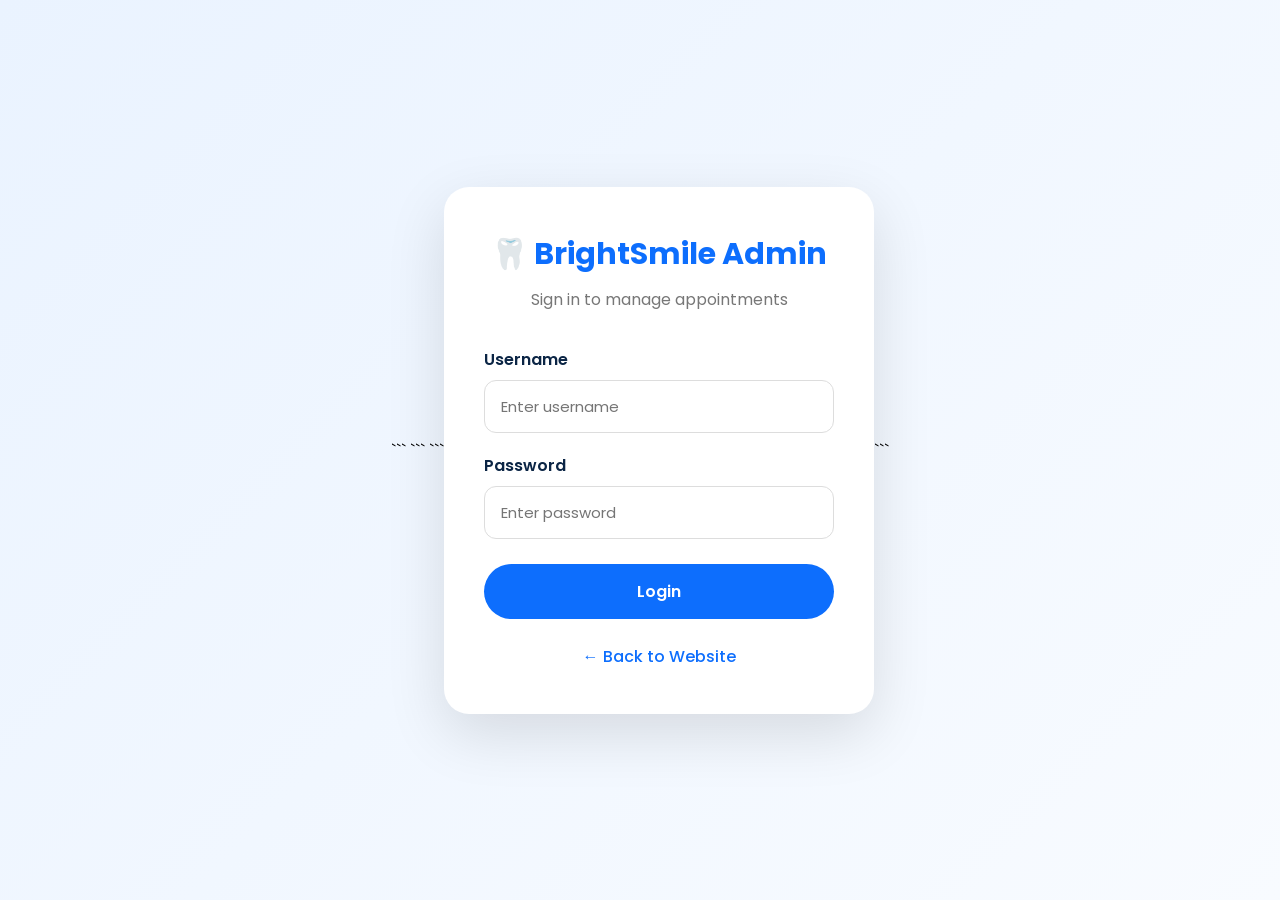
==== admin.html @ 80350ae2 "Initial BrightSmile Dental website" ====
<!DOCTYPE html>

<html lang="en">

<head>

    <script>
        if (
            sessionStorage.getItem("brightSmileAdminLoggedIn") !== "true"
        ) {
            window.location.href = "login.html";
        }
    </script>


    <meta charset="UTF-8">

    <meta
        name="viewport"
        content="width=device-width, initial-scale=1.0"
    >


    <title>BrightSmile Admin Dashboard</title>


    <!-- Google Font -->

    <link
        rel="preconnect"
        href="https://fonts.googleapis.com"
    >

    <link
        rel="preconnect"
        href="https://fonts.gstatic.com"
        crossorigin
    >

    <link
        href="https://fonts.googleapis.com/css2?family=Poppins:wght@300;400;500;600;700;800&display=swap"
        rel="stylesheet"
    >


    <!-- Font Awesome -->

    <link
        rel="stylesheet"
        href="https://cdnjs.cloudflare.com/ajax/libs/font-awesome/6.7.2/css/all.min.css"
    >


<style>


/* =========================
   RESET
========================= */

* {

    margin: 0;

    padding: 0;

    box-sizing: border-box;

}


body {

    font-family: 'Poppins', sans-serif;

    background: #f5f8fc;

    color: #222;

}


/* =========================
   HEADER
========================= */

header {

    background: white;

    padding: 20px 5%;

    box-shadow: 0 4px 20px rgba(0, 0, 0, .08);

    display: flex;

    justify-content: space-between;

    align-items: center;

}


.logo {

    font-size: 25px;

    font-weight: 700;

    color: #0d6efd;

}


.header-buttons {

    display: flex;

    gap: 10px;

    align-items: center;

}


.back-btn {

    text-decoration: none;

    background: #0d6efd;

    color: white;

    padding: 10px 20px;

    border-radius: 30px;

    font-weight: 600;

    transition: .3s;

}


.back-btn:hover {

    background: #084fc7;

}


.logout-btn {

    border: none;

    background: #dc3545;

    color: white;

    padding: 10px 20px;

    border-radius: 30px;

    font-weight: 600;

    font-family: inherit;

    cursor: pointer;

    transition: .3s;

}


.logout-btn:hover {

    background: #b02a37;

}


/* =========================
   DASHBOARD
========================= */

.dashboard {

    width: 90%;

    max-width: 1200px;

    margin: 50px auto;

}


.dashboard-title {

    margin-bottom: 30px;

}


.dashboard-title h1 {

    color: #0b2545;

    margin-bottom: 8px;

}


.dashboard-title p {

    color: #666;

}


/* =========================
   STATISTICS
========================= */

.stats {

    display: grid;

    grid-template-columns: repeat(3, 1fr);

    gap: 25px;

    margin-bottom: 35px;

}


.stat-card {

    background: white;

    padding: 25px;

    border-radius: 18px;

    box-shadow: 0 8px 25px rgba(0, 0, 0, .07);

}


.stat-card i {

    font-size: 25px;

    color: #0d6efd;

    margin-bottom: 15px;

}


.stat-card h2 {

    font-size: 32px;

    color: #0b2545;

}


.stat-card p {

    color: #666;

}


/* =========================
   APPOINTMENTS
========================= */

.appointments {

    background: white;

    padding: 30px;

    border-radius: 20px;

    box-shadow: 0 8px 25px rgba(0, 0, 0, .07);

}


.appointments-header {

    display: flex;

    justify-content: space-between;

    align-items: center;

    gap: 20px;

    margin-bottom: 25px;

}


.appointments-header h2 {

    color: #0b2545;

}


/* =========================
   FILTERS
========================= */

.appointment-filters {

    display: flex;

    gap: 8px;

    flex-wrap: wrap;

    margin-top: 15px;

}


.appointment-filters button {

    border: none;

    background: #eef5ff;

    color: #0d6efd;

    padding: 8px 15px;

    border-radius: 20px;

    cursor: pointer;

    font-family: inherit;

    font-weight: 600;

    transition: .3s;

}


.appointment-filters button:hover,
.appointment-filters button.active {

    background: #0d6efd;

    color: white;

}


/* =========================
   CLEAR BUTTON
========================= */

.clear-btn {

    border: none;

    background: #dc3545;

    color: white;

    padding: 10px 18px;

    border-radius: 25px;

    cursor: pointer;

    font-family: inherit;

    font-weight: 600;

    white-space: nowrap;

    transition: .3s;

}


.clear-btn:hover {

    background: #b02a37;

}


/* =========================
   TABLE
========================= */

.table-wrapper {

    overflow-x: auto;

}


table {

    width: 100%;

    border-collapse: collapse;

    min-width: 1000px;

}


th {

    background: #f1f5fb;

    color: #0b2545;

    padding: 15px;

    text-align: left;

    font-size: 14px;

}


td {

    padding: 15px;

    border-bottom: 1px solid #eee;

    color: #555;

    font-size: 14px;

}


tr:hover {

    background: #fafcff;

}


/* =========================
   STATUS
========================= */

.status-select {

    border: none;

    padding: 7px 12px;

    border-radius: 20px;

    font-family: inherit;

    font-weight: 600;

    cursor: pointer;

    outline: none;

}


.status-select:disabled {

    opacity: .6;

    cursor: wait;

}


.status-pending {

    background: #fff3cd;

    color: #856404;

}


.status-confirmed {

    background: #d1e7dd;

    color: #0f5132;

}


.status-completed {

    background: #cfe2ff;

    color: #084298;

}


/* =========================
   DELETE BUTTON
========================= */

.delete-btn {

    border: none;

    background: #ffe5e8;

    color: #dc3545;

    width: 38px;

    height: 38px;

    border-radius: 50%;

    cursor: pointer;

    transition: .3s;

}


.delete-btn:hover {

    background: #dc3545;

    color: white;

}


/* =========================
   EMPTY STATE
========================= */

.empty {

    text-align: center;

    padding: 60px 20px;

    color: #888;

}


.empty i {

    font-size: 50px;

    color: #cbd5e1;

    margin-bottom: 15px;

}


.empty h3 {

    color: #555;

    margin-bottom: 8px;

}


/* =========================
   LOADING
========================= */

.loading {

    text-align: center;

    padding: 60px 20px;

    color: #666;

}


.loading i {

    font-size: 35px;

    margin-bottom: 15px;

}


/* =========================
   ERROR
========================= */

.error-message {

    background: #ffe5e8;

    color: #842029;

    padding: 15px 20px;

    border-radius: 12px;

    margin-bottom: 20px;

    display: none;

}


/* =========================
   SUCCESS MESSAGE
========================= */

.success-message {

    position: fixed;

    top: 25px;

    right: 25px;

    background: #198754;

    color: white;

    padding: 15px 22px;

    border-radius: 12px;

    box-shadow: 0 8px 25px rgba(0,0,0,.15);

    display: none;

    z-index: 9999;

    font-weight: 600;

}


.success-message.show {

    display: block;

}


/* =========================
   MOBILE
========================= */

@media (max-width: 768px) {


    header {

        padding: 18px 4%;

        flex-direction: column;

        gap: 15px;

        align-items: flex-start;

    }


    .header-buttons {

        width: 100%;

        flex-wrap: wrap;

    }


    .logo {

        font-size: 20px;

    }


    .back-btn,
    .logout-btn {

        padding: 9px 14px;

        font-size: 13px;

    }


    .dashboard {

        width: 94%;

        margin: 35px auto;

    }


    .dashboard-title h1 {

        font-size: 28px;

    }


    .stats {

        grid-template-columns: 1fr;

    }


    .appointments {

        padding: 20px;

    }


    .appointments-header {

        flex-direction: column;

        align-items: flex-start;

    }


    .clear-btn {

        align-self: flex-start;

    }

}


</style>

</head>


<body>


<!-- =========================
     HEADER
========================= -->

<header>


    <div class="logo">

        🦷 BrightSmile Admin

    </div>


    <div class="header-buttons">


        <a
            href="index.html"
            class="back-btn"
        >

            <i class="fa-solid fa-arrow-left"></i>

            Back to Website

        </a>


        <button
            class="logout-btn"
            onclick="logoutAdmin()"
        >

            <i class="fa-solid fa-right-from-bracket"></i>

            Logout

        </button>


    </div>


</header>



<!-- =========================
     DASHBOARD
========================= -->

<main class="dashboard">


    <div class="dashboard-title">

        <h1>
            Appointment Dashboard
        </h1>

        <p>
            View and manage appointment requests submitted through the BrightSmile website.
        </p>

    </div>



    <!-- ERROR -->

    <div
        id="errorMessage"
        class="error-message"
    ></div>



    <!-- =========================
         STATISTICS
    ========================= -->

    <div class="stats">


        <div class="stat-card">

            <i class="fa-solid fa-calendar-check"></i>

            <h2 id="totalAppointments">
                0
            </h2>

            <p>
                Total Appointments
            </p>

        </div>



        <div class="stat-card">

            <i class="fa-solid fa-clock"></i>

            <h2 id="todayAppointments">
                0
            </h2>

            <p>
                Today's Appointments
            </p>

        </div>



        <div class="stat-card">

            <i class="fa-solid fa-users"></i>

            <h2 id="totalPatients">
                0
            </h2>

            <p>
                Total Patients
            </p>

        </div>


    </div>



    <!-- =========================
         APPOINTMENT SECTION
    ========================= -->

    <div class="appointments">


        <div class="appointments-header">


            <div>

                <h2>
                    Appointment Requests
                </h2>


                <div class="appointment-filters">


                    <button
                        class="filter-btn active"
                        onclick="filterAppointments('All', this)"
                    >
                        All
                    </button>


                    <button
                        class="filter-btn"
                        onclick="filterAppointments('Pending', this)"
                    >
                        Pending
                    </button>


                    <button
                        class="filter-btn"
                        onclick="filterAppointments('Confirmed', this)"
                    >
                        Confirmed
                    </button>


                    <button
                        class="filter-btn"
                        onclick="filterAppointments('Completed', this)"
                    >
                        Completed
                    </button>


                </div>

            </div>



            <button
                class="clear-btn"
                id="clearAppointments"
            >

                <i class="fa-solid fa-trash"></i>

                Clear All

            </button>


        </div>



        <!-- =========================
             TABLE
        ========================= -->

        <div id="appointmentTable">

            <div class="loading">

                <i class="fa-solid fa-spinner fa-spin"></i>

                <p>
                    Loading appointments...
                </p>

            </div>

        </div>


    </div>


</main>



<!-- =========================
     SUCCESS MESSAGE
========================= -->

<div
    id="successMessage"
    class="success-message"
></div>



<script>


// =====================================================
// BACKEND URL
// =====================================================

const API_URL = "http://127.0.0.1:8000";



// =====================================================
// APPOINTMENT DATA
// =====================================================

let appointments = [];

let currentFilter = "All";



// =====================================================
// LOAD DASHBOARD
// =====================================================

async function loadDashboard() {


    try {


        const response = await fetch(
            `${API_URL}/appointments`
        );


        if (!response.ok) {

            throw new Error(
                "Could not load appointments."
            );

        }


        const data = await response.json();


        appointments =
            data.appointments || [];


        updateStatistics();

        displayAppointments();


        hideError();


    }

    catch (error) {


        console.error(
            "Load appointments error:",
            error
        );


        showError(
            "Could not connect to the appointment server. Make sure the FastAPI backend is running."
        );


        appointments = [];


        updateStatistics();


        displayAppointments();

    }

}



// =====================================================
// UPDATE STATISTICS
// =====================================================

function updateStatistics() {


    const totalAppointments =
        document.getElementById(
            "totalAppointments"
        );


    const todayAppointments =
        document.getElementById(
            "todayAppointments"
        );


    const totalPatients =
        document.getElementById(
            "totalPatients"
        );



    // Total appointments

    totalAppointments.textContent =
        appointments.length;



    // Today's appointments

    const today =
        new Date()
            .toISOString()
            .split("T")[0];


    const todayCount =
        appointments.filter(
            appointment => {

                return appointment.date === today;

            }
        ).length;


    todayAppointments.textContent =
        todayCount;



    // Unique patients

    const uniquePatients =
        new Set(

            appointments.map(
                appointment =>
                    appointment.phone
            )

        );


    totalPatients.textContent =
        uniquePatients.size;

}



// =====================================================
// DISPLAY APPOINTMENTS
// =====================================================

function displayAppointments() {


    const tableContainer =
        document.getElementById(
            "appointmentTable"
        );



    let filteredAppointments =
        appointments;



    // Apply filter

    if (currentFilter !== "All") {


        filteredAppointments =
            appointments.filter(
                appointment => {

                    return (
                        appointment.status ||
                        "Pending"
                    ) === currentFilter;

                }
            );

    }



    // Empty state

    if (
        filteredAppointments.length === 0
    ) {


        tableContainer.innerHTML = `

            <div class="empty">

                <i class="fa-solid fa-calendar-xmark"></i>

                <h3>
                    No appointments found
                </h3>

                <p>
                    Appointment requests will appear here.
                </p>

            </div>

        `;


        return;

    }



    // Build table

    let tableHTML = `

        <div class="table-wrapper">

            <table>

                <thead>

                    <tr>

                        <th>#</th>

                        <th>Patient</th>

                        <th>Phone</th>

                        <th>Email</th>

                        <th>Date</th>

                        <th>Time</th>

                        <th>Service</th>

                        <th>Status</th>

                        <th>Action</th>

                    </tr>

                </thead>


                <tbody>

    `;



    filteredAppointments.forEach(
        (appointment, index) => {


        const actualIndex =
            appointments.indexOf(
                appointment
            );


        const status =
            appointment.status ||
            "Pending";


        let statusClass =
            "status-pending";


        if (
            status === "Confirmed"
        ) {

            statusClass =
                "status-confirmed";

        }


        if (
            status === "Completed"
        ) {

            statusClass =
                "status-completed";

        }



        tableHTML += `

            <tr>


                <td>

                    ${index + 1}

                </td>



                <td>

                    <strong>

                        ${escapeHTML(
                            appointment.name || "-"
                        )}

                    </strong>

                </td>



                <td>

                    ${escapeHTML(
                        appointment.phone || "-"
                    )}

                </td>



                <td>

                    ${escapeHTML(
                        appointment.email || "-"
                    )}

                </td>



                <td>

                    ${escapeHTML(
                        appointment.date || "-"
                    )}

                </td>



                <td>

                    ${escapeHTML(
                        appointment.time || "-"
                    )}

                </td>



                <td>

                    ${escapeHTML(
                        appointment.service || "-"
                    )}

                </td>



                <td>


                    <select

                        class="status-select ${statusClass}"

                        onchange="
                            changeStatus(
                                ${actualIndex},
                                this.value,
                                this
                            )
                        "

                    >


                        <option

                            value="Pending"

                            ${
                                status === "Pending"
                                    ? "selected"
                                    : ""
                            }

                        >

                            Pending

                        </option>



                        <option

                            value="Confirmed"

                            ${
                                status === "Confirmed"
                                    ? "selected"
                                    : ""
                            }

                        >

                            Confirmed

                        </option>



                        <option

                            value="Completed"

                            ${
                                status === "Completed"
                                    ? "selected"
                                    : ""
                            }

                        >

                            Completed

                        </option>


                    </select>


                </td>



       


            </tr>

        `;

    });



    tableHTML += `

                </tbody>

            </table>

        </div>

    `;



    tableContainer.innerHTML =
        tableHTML;

}



// =====================================================
// FILTER APPOINTMENTS
// =====================================================

function filterAppointments(
    filter,
    button
) {


    currentFilter =
        filter;



    document
        .querySelectorAll(
            ".filter-btn"
        )
        .forEach(btn => {

            btn.classList.remove(
                "active"
            );

        });



    if (button) {

        button.classList.add(
            "active"
        );

    }



    displayAppointments();

}



// =====================================================
// CHANGE STATUS
// =====================================================

async function changeStatus(
    index,
    newStatus,
    selectElement
) {


    const appointment =
        appointments[index];


    if (!appointment) {

        return;

    }


    const oldStatus =
        appointment.status ||
        "Pending";



    // Prevent accidental duplicate requests

    selectElement.disabled = true;



    try {


        const response =
            await fetch(

                `${API_URL}/appointments/${appointment.id}/status`,

                {

                    method: "PATCH",

                    headers: {

                        "Content-Type":
                            "application/json"

                    },

                    body: JSON.stringify({

                        status: newStatus

                    })

                }

            );



        const data =
            await response.json();



        if (!response.ok) {


            throw new Error(

                data.detail ||
                "Could not update appointment status."

            );

        }



        // Update local page data

        appointments[index] =
            data.appointment;



        updateStatistics();


        displayAppointments();



        showSuccess(
            `Appointment status changed to ${newStatus}.`
        );


    }

    catch (error) {


        console.error(
            "Status update error:",
            error
        );


        // Put dropdown back

        selectElement.value =
            oldStatus;


        showError(
            "Could not update the appointment status. Make sure the FastAPI backend is running."
        );


    }

    finally {


        selectElement.disabled =
            false;

    }

}







// =====================================================
// CLEAR ALL APPOINTMENTS
// =====================================================

document
    .getElementById(
        "clearAppointments"
    )
    .addEventListener(
        "click",
        async () => {


        if (
            appointments.length === 0
        ) {


            alert(
                "There are no appointments to clear."
            );


            return;

        }



        const confirmed =
            confirm(

                "Are you sure you want to delete ALL appointments?"

            );



        if (!confirmed) {

            return;

        }



        try {


            const response =
                await fetch(

                    `${API_URL}/appointments`,

                    {

                        method: "DELETE"

                    }

                );



            const data =
                await response.json();



            if (!response.ok) {

                throw new Error(

                    data.detail ||
                    "Could not delete appointments."

                );

            }



            appointments = [];


            updateStatistics();


            displayAppointments();


            showSuccess(
                "All appointments have been deleted."
            );


        }

        catch (error) {


            console.error(
                "Delete all error:",
                error
            );


            showError(
                "Could not delete appointments from the server."
            );

        }

    }
);



// =====================================================
// ESCAPE HTML
// Prevent HTML injection
// =====================================================

function escapeHTML(value) {


    return String(value)

        .replace(
            /&/g,
            "&amp;"
        )

        .replace(
            /</g,
            "&lt;"
        )

        .replace(
            />/g,
            "&gt;"
        )

        .replace(
            /"/g,
            "&quot;"
        )

        .replace(
            /'/g,
            "&#039;"
        );

}



// =====================================================
// SHOW ERROR
// =====================================================

function showError(message) {


    const errorElement =
        document.getElementById(
            "errorMessage"
        );


    errorElement.textContent =
        message;


    errorElement.style.display =
        "block";

}



// =====================================================
// HIDE ERROR
// =====================================================

function hideError() {


    const errorElement =
        document.getElementById(
            "errorMessage"
        );


    errorElement.style.display =
        "none";

}



// =====================================================
// SHOW SUCCESS
// =====================================================

function showSuccess(message) {


    const successElement =
        document.getElementById(
            "successMessage"
        );


    successElement.textContent =
        message;


    successElement.classList.add(
        "show"
    );


    setTimeout(
        () => {

            successElement.classList.remove(
                "show"
            );

        },
        2500
    );

}



// =====================================================
// LOGOUT
// =====================================================

function logoutAdmin() {


    sessionStorage.removeItem(
        "brightSmileAdminLoggedIn"
    );


    window.location.href =
        "login.html";

}



// =====================================================
// START DASHBOARD
// =====================================================

loadDashboard();


</script>


</body>

</html>
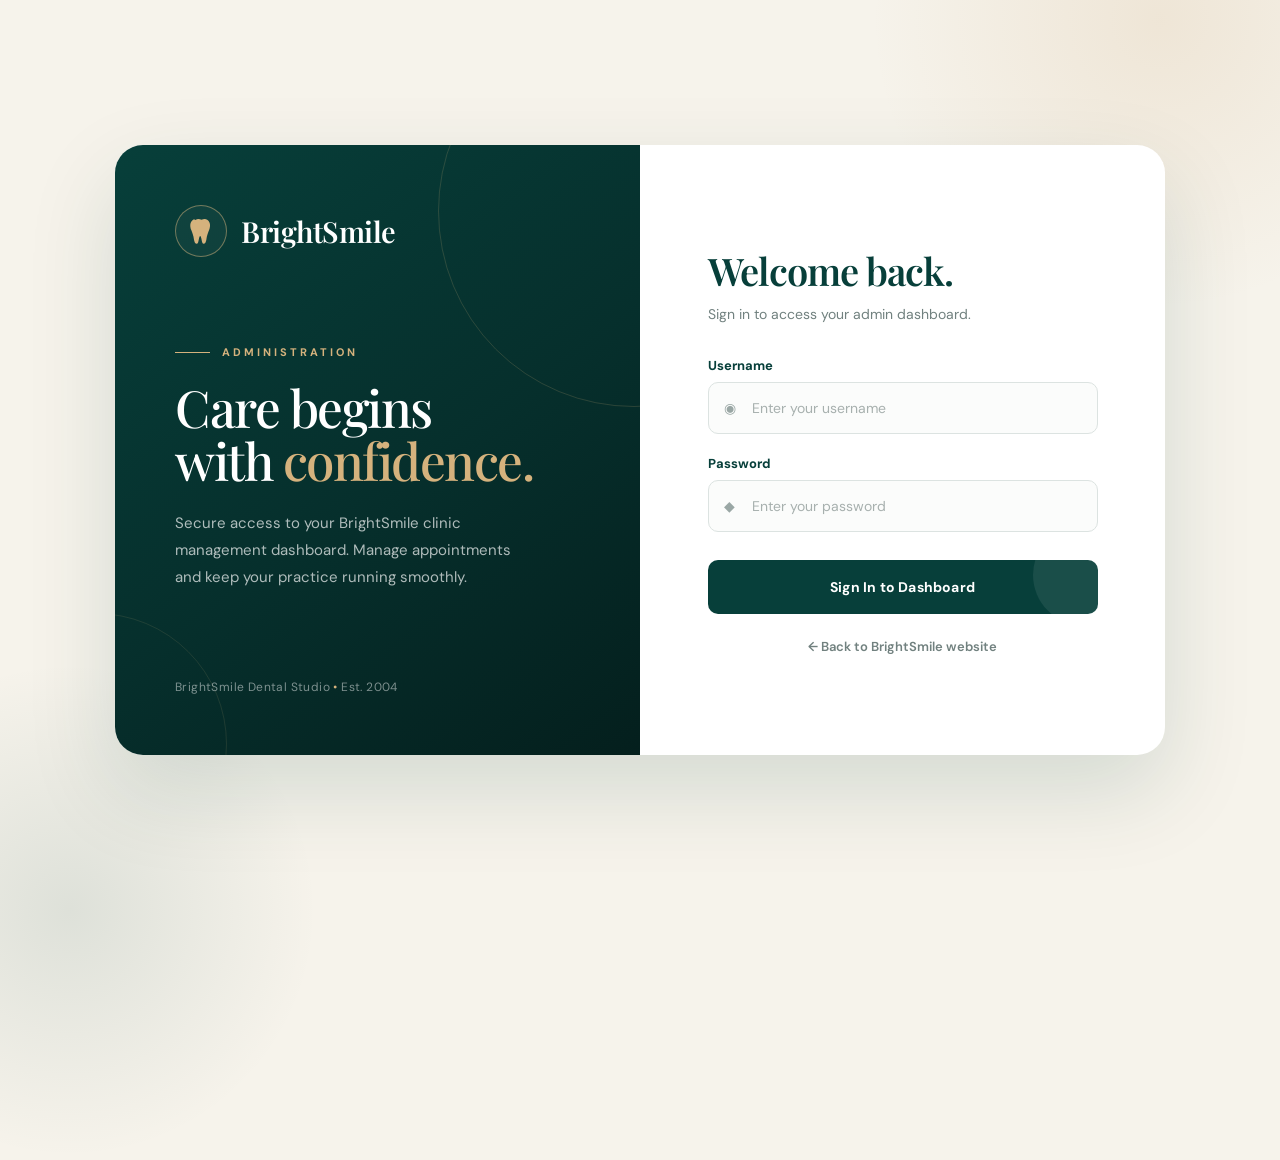
==== commit 51591125: "Final BrightSmile design updates" ====
--- a/admin.html
+++ b/admin.html
@@ -1,9 +1,11 @@
 <!DOCTYPE html>
-
 <html lang="en">
 
 <head>
 
+    <!-- =========================
+         ADMIN LOGIN PROTECTION
+    ========================== -->
     <script>
         if (
             sessionStorage.getItem("brightSmileAdminLoggedIn") !== "true"
@@ -12,7 +14,6 @@
         }
     </script>
 
-
     <meta charset="UTF-8">
 
     <meta
@@ -20,17 +21,13 @@
         content="width=device-width, initial-scale=1.0"
     >
 
-
     <title>BrightSmile Admin Dashboard</title>
 
 
-    <!-- Google Font -->
-
-    <link
-        rel="preconnect"
-        href="https://fonts.googleapis.com"
-    >
-
+    <!-- =========================
+         FONTS
+    ========================== -->
+    <link rel="preconnect" href="https://fonts.googleapis.com">
     <link
         rel="preconnect"
         href="https://fonts.gstatic.com"
@@ -38,730 +35,27 @@
     >
 
     <link
-        href="https://fonts.googleapis.com/css2?family=Poppins:wght@300;400;500;600;700;800&display=swap"
+        href="https://fonts.googleapis.com/css2?family=DM+Sans:wght@400;500;600;700&family=Playfair+Display:wght@500;600;700&display=swap"
         rel="stylesheet"
     >
 
 
-    <!-- Font Awesome -->
-
+    <!-- =========================
+         FONT AWESOME
+    ========================== -->
     <link
         rel="stylesheet"
         href="https://cdnjs.cloudflare.com/ajax/libs/font-awesome/6.7.2/css/all.min.css"
     >
 
 
-<style>
-
-
-/* =========================
-   RESET
-========================= */
-
-* {
-
-    margin: 0;
-
-    padding: 0;
-
-    box-sizing: border-box;
-
-}
-
-
-body {
-
-    font-family: 'Poppins', sans-serif;
-
-    background: #f5f8fc;
-
-    color: #222;
-
-}
-
-
-/* =========================
-   HEADER
-========================= */
-
-header {
-
-    background: white;
-
-    padding: 20px 5%;
-
-    box-shadow: 0 4px 20px rgba(0, 0, 0, .08);
-
-    display: flex;
-
-    justify-content: space-between;
-
-    align-items: center;
-
-}
-
-
-.logo {
-
-    font-size: 25px;
-
-    font-weight: 700;
-
-    color: #0d6efd;
-
-}
-
-
-.header-buttons {
-
-    display: flex;
-
-    gap: 10px;
-
-    align-items: center;
-
-}
-
-
-.back-btn {
-
-    text-decoration: none;
-
-    background: #0d6efd;
-
-    color: white;
-
-    padding: 10px 20px;
-
-    border-radius: 30px;
-
-    font-weight: 600;
-
-    transition: .3s;
-
-}
-
-
-.back-btn:hover {
-
-    background: #084fc7;
-
-}
-
-
-.logout-btn {
-
-    border: none;
-
-    background: #dc3545;
-
-    color: white;
-
-    padding: 10px 20px;
-
-    border-radius: 30px;
-
-    font-weight: 600;
-
-    font-family: inherit;
-
-    cursor: pointer;
-
-    transition: .3s;
-
-}
-
-
-.logout-btn:hover {
-
-    background: #b02a37;
-
-}
-
-
-/* =========================
-   DASHBOARD
-========================= */
-
-.dashboard {
-
-    width: 90%;
-
-    max-width: 1200px;
-
-    margin: 50px auto;
-
-}
-
-
-.dashboard-title {
-
-    margin-bottom: 30px;
-
-}
-
-
-.dashboard-title h1 {
-
-    color: #0b2545;
-
-    margin-bottom: 8px;
-
-}
-
-
-.dashboard-title p {
-
-    color: #666;
-
-}
-
-
-/* =========================
-   STATISTICS
-========================= */
-
-.stats {
-
-    display: grid;
-
-    grid-template-columns: repeat(3, 1fr);
-
-    gap: 25px;
-
-    margin-bottom: 35px;
-
-}
-
-
-.stat-card {
-
-    background: white;
-
-    padding: 25px;
-
-    border-radius: 18px;
-
-    box-shadow: 0 8px 25px rgba(0, 0, 0, .07);
-
-}
-
-
-.stat-card i {
-
-    font-size: 25px;
-
-    color: #0d6efd;
-
-    margin-bottom: 15px;
-
-}
-
-
-.stat-card h2 {
-
-    font-size: 32px;
-
-    color: #0b2545;
-
-}
-
-
-.stat-card p {
-
-    color: #666;
-
-}
-
-
-/* =========================
-   APPOINTMENTS
-========================= */
-
-.appointments {
-
-    background: white;
-
-    padding: 30px;
-
-    border-radius: 20px;
-
-    box-shadow: 0 8px 25px rgba(0, 0, 0, .07);
-
-}
-
-
-.appointments-header {
-
-    display: flex;
-
-    justify-content: space-between;
-
-    align-items: center;
-
-    gap: 20px;
-
-    margin-bottom: 25px;
-
-}
-
-
-.appointments-header h2 {
-
-    color: #0b2545;
-
-}
-
-
-/* =========================
-   FILTERS
-========================= */
-
-.appointment-filters {
-
-    display: flex;
-
-    gap: 8px;
-
-    flex-wrap: wrap;
-
-    margin-top: 15px;
-
-}
-
-
-.appointment-filters button {
-
-    border: none;
-
-    background: #eef5ff;
-
-    color: #0d6efd;
-
-    padding: 8px 15px;
-
-    border-radius: 20px;
-
-    cursor: pointer;
-
-    font-family: inherit;
-
-    font-weight: 600;
-
-    transition: .3s;
-
-}
-
-
-.appointment-filters button:hover,
-.appointment-filters button.active {
-
-    background: #0d6efd;
-
-    color: white;
-
-}
-
-
-/* =========================
-   CLEAR BUTTON
-========================= */
-
-.clear-btn {
-
-    border: none;
-
-    background: #dc3545;
-
-    color: white;
-
-    padding: 10px 18px;
-
-    border-radius: 25px;
-
-    cursor: pointer;
-
-    font-family: inherit;
-
-    font-weight: 600;
-
-    white-space: nowrap;
-
-    transition: .3s;
-
-}
-
-
-.clear-btn:hover {
-
-    background: #b02a37;
-
-}
-
-
-/* =========================
-   TABLE
-========================= */
-
-.table-wrapper {
-
-    overflow-x: auto;
-
-}
-
-
-table {
-
-    width: 100%;
-
-    border-collapse: collapse;
-
-    min-width: 1000px;
-
-}
-
-
-th {
-
-    background: #f1f5fb;
-
-    color: #0b2545;
-
-    padding: 15px;
-
-    text-align: left;
-
-    font-size: 14px;
-
-}
-
-
-td {
-
-    padding: 15px;
-
-    border-bottom: 1px solid #eee;
-
-    color: #555;
-
-    font-size: 14px;
-
-}
-
-
-tr:hover {
-
-    background: #fafcff;
-
-}
-
-
-/* =========================
-   STATUS
-========================= */
-
-.status-select {
-
-    border: none;
-
-    padding: 7px 12px;
-
-    border-radius: 20px;
-
-    font-family: inherit;
-
-    font-weight: 600;
-
-    cursor: pointer;
-
-    outline: none;
-
-}
-
-
-.status-select:disabled {
-
-    opacity: .6;
-
-    cursor: wait;
-
-}
-
-
-.status-pending {
-
-    background: #fff3cd;
-
-    color: #856404;
-
-}
-
-
-.status-confirmed {
-
-    background: #d1e7dd;
-
-    color: #0f5132;
-
-}
-
-
-.status-completed {
-
-    background: #cfe2ff;
-
-    color: #084298;
-
-}
-
-
-/* =========================
-   DELETE BUTTON
-========================= */
-
-.delete-btn {
-
-    border: none;
-
-    background: #ffe5e8;
-
-    color: #dc3545;
-
-    width: 38px;
-
-    height: 38px;
-
-    border-radius: 50%;
-
-    cursor: pointer;
-
-    transition: .3s;
-
-}
-
-
-.delete-btn:hover {
-
-    background: #dc3545;
-
-    color: white;
-
-}
-
-
-/* =========================
-   EMPTY STATE
-========================= */
-
-.empty {
-
-    text-align: center;
-
-    padding: 60px 20px;
-
-    color: #888;
-
-}
-
-
-.empty i {
-
-    font-size: 50px;
-
-    color: #cbd5e1;
-
-    margin-bottom: 15px;
-
-}
-
-
-.empty h3 {
-
-    color: #555;
-
-    margin-bottom: 8px;
-
-}
-
-
-/* =========================
-   LOADING
-========================= */
-
-.loading {
-
-    text-align: center;
-
-    padding: 60px 20px;
-
-    color: #666;
-
-}
-
-
-.loading i {
-
-    font-size: 35px;
-
-    margin-bottom: 15px;
-
-}
-
-
-/* =========================
-   ERROR
-========================= */
-
-.error-message {
-
-    background: #ffe5e8;
-
-    color: #842029;
-
-    padding: 15px 20px;
-
-    border-radius: 12px;
-
-    margin-bottom: 20px;
-
-    display: none;
-
-}
-
-
-/* =========================
-   SUCCESS MESSAGE
-========================= */
-
-.success-message {
-
-    position: fixed;
-
-    top: 25px;
-
-    right: 25px;
-
-    background: #198754;
-
-    color: white;
-
-    padding: 15px 22px;
-
-    border-radius: 12px;
-
-    box-shadow: 0 8px 25px rgba(0,0,0,.15);
-
-    display: none;
-
-    z-index: 9999;
-
-    font-weight: 600;
-
-}
-
-
-.success-message.show {
-
-    display: block;
-
-}
-
-
-/* =========================
-   MOBILE
-========================= */
-
-@media (max-width: 768px) {
-
-
-    header {
-
-        padding: 18px 4%;
-
-        flex-direction: column;
-
-        gap: 15px;
-
-        align-items: flex-start;
-
-    }
-
-
-    .header-buttons {
-
-        width: 100%;
-
-        flex-wrap: wrap;
-
-    }
-
-
-    .logo {
-
-        font-size: 20px;
-
-    }
-
-
-    .back-btn,
-    .logout-btn {
-
-        padding: 9px 14px;
-
-        font-size: 13px;
-
-    }
-
-
-    .dashboard {
-
-        width: 94%;
-
-        margin: 35px auto;
-
-    }
-
-
-    .dashboard-title h1 {
-
-        font-size: 28px;
-
-    }
-
-
-    .stats {
-
-        grid-template-columns: 1fr;
-
-    }
-
-
-    .appointments {
-
-        padding: 20px;
-
-    }
-
-
-    .appointments-header {
-
-        flex-direction: column;
-
-        align-items: flex-start;
-
-    }
-
-
-    .clear-btn {
-
-        align-self: flex-start;
-
-    }
-
-}
-
-
-</style>
+    <!-- =========================
+         ADMIN CSS
+    ========================== -->
+    <link
+        rel="stylesheet"
+        href="css/admin.css"
+    >
 
 </head>
 
@@ -769,32 +63,34 @@
 <body>
 
 
-<!-- =========================
+<!-- =====================================================
      HEADER
-========================= -->
+===================================================== -->
 
 <header>
 
-
     <div class="logo">
 
-        🦷 BrightSmile Admin
+        <span class="admin-logo-icon">
+            <i class="fa-solid fa-tooth"></i>
+        </span>
+
+        <span class="admin-logo-text">
+            BrightSmile
+            <small>Admin</small>
+        </span>
 
     </div>
 
 
     <div class="header-buttons">
-
 
         <a
             href="index.html"
             class="back-btn"
         >
-
             <i class="fa-solid fa-arrow-left"></i>
-
-            Back to Website
-
+            <span>Back to Website</span>
         </a>
 
 
@@ -802,34 +98,43 @@
             class="logout-btn"
             onclick="logoutAdmin()"
         >
-
             <i class="fa-solid fa-right-from-bracket"></i>
-
-            Logout
-
+            <span>Logout</span>
         </button>
 
-
     </div>
 
-
 </header>
 
 
 
-<!-- =========================
+<!-- =====================================================
      DASHBOARD
-========================= -->
+===================================================== -->
 
 <main class="dashboard">
 
 
+    <!-- =========================
+         TITLE
+    ========================== -->
+
     <div class="dashboard-title">
+
+        <div class="dashboard-eyebrow">
+
+            <span></span>
+
+            BrightSmile Dental Studio
+
+        </div>
+
 
         <h1>
             Appointment Dashboard
         </h1>
 
+
         <p>
             View and manage appointment requests submitted through the BrightSmile website.
         </p>
@@ -838,7 +143,9 @@
 
 
 
-    <!-- ERROR -->
+    <!-- =========================
+         ERROR
+    ========================== -->
 
     <div
         id="errorMessage"
@@ -847,21 +154,35 @@
 
 
 
-    <!-- =========================
+    <!-- =================================================
          STATISTICS
-    ========================= -->
+    ================================================== -->
 
     <div class="stats">
 
 
+        <!-- TOTAL -->
+
         <div class="stat-card">
 
-            <i class="fa-solid fa-calendar-check"></i>
+            <div class="stat-card-top">
+
+                <div class="stat-icon">
+                    <i class="fa-solid fa-calendar-check"></i>
+                </div>
+
+                <span class="stat-label">
+                    OVERVIEW
+                </span>
+
+            </div>
+
 
             <h2 id="totalAppointments">
                 0
             </h2>
 
+
             <p>
                 Total Appointments
             </p>
@@ -870,14 +191,28 @@
 
 
 
+        <!-- TODAY -->
+
         <div class="stat-card">
 
-            <i class="fa-solid fa-clock"></i>
+            <div class="stat-card-top">
+
+                <div class="stat-icon">
+                    <i class="fa-solid fa-clock"></i>
+                </div>
+
+                <span class="stat-label">
+                    TODAY
+                </span>
+
+            </div>
+
 
             <h2 id="todayAppointments">
                 0
             </h2>
 
+
             <p>
                 Today's Appointments
             </p>
@@ -886,44 +221,73 @@
 
 
 
+        <!-- PATIENTS -->
+
         <div class="stat-card">
 
-            <i class="fa-solid fa-users"></i>
+            <div class="stat-card-top">
+
+                <div class="stat-icon">
+                    <i class="fa-solid fa-users"></i>
+                </div>
+
+                <span class="stat-label">
+                    PATIENTS
+                </span>
+
+            </div>
+
 
             <h2 id="totalPatients">
                 0
             </h2>
 
+
             <p>
                 Total Patients
             </p>
 
         </div>
 
-
     </div>
 
 
 
-    <!-- =========================
-         APPOINTMENT SECTION
-    ========================= -->
+    <!-- =================================================
+         APPOINTMENTS
+    ================================================== -->
 
     <div class="appointments">
 
 
+        <!-- =========================
+             APPOINTMENTS HEADER
+        ========================== -->
+
         <div class="appointments-header">
 
 
-            <div>
+            <div class="appointments-heading">
+
+                <span class="section-kicker">
+                    MANAGEMENT
+                </span>
+
 
                 <h2>
                     Appointment Requests
                 </h2>
 
 
+                <p>
+                    Review and manage your latest patient requests.
+                </p>
+
+
+
+                <!-- FILTERS -->
+
                 <div class="appointment-filters">
-
 
                     <button
                         class="filter-btn active"
@@ -956,12 +320,13 @@
                         Completed
                     </button>
 
-
                 </div>
 
             </div>
 
 
+
+            <!-- CLEAR ALL -->
 
             <button
                 class="clear-btn"
@@ -970,18 +335,19 @@
 
                 <i class="fa-solid fa-trash"></i>
 
-                Clear All
+                <span>
+                    Clear All
+                </span>
 
             </button>
 
-
         </div>
 
 
 
         <!-- =========================
-             TABLE
-        ========================= -->
+             APPOINTMENT TABLE
+        ========================== -->
 
         <div id="appointmentTable">
 
@@ -997,17 +363,122 @@
 
         </div>
 
-
     </div>
 
-
 </main>
 
 
 
-<!-- =========================
+<!-- =====================================================
+     APPOINTMENT DETAILS MODAL
+===================================================== -->
+
+<div
+    id="appointmentModal"
+    class="appointment-modal"
+    aria-hidden="true"
+>
+
+
+    <!-- BACKDROP -->
+
+    <div
+        class="appointment-modal-backdrop"
+        onclick="closeAppointmentDetails()"
+    ></div>
+
+
+
+    <!-- MODAL -->
+
+    <div
+        class="appointment-modal-card"
+        role="dialog"
+        aria-modal="true"
+        aria-labelledby="appointmentModalTitle"
+    >
+
+
+        <!-- =========================
+             MODAL HEADER
+        ========================== -->
+
+        <div class="appointment-modal-header">
+
+
+            <div>
+
+                <span class="modal-kicker">
+                    APPOINTMENT DETAILS
+                </span>
+
+
+                <h2 id="appointmentModalTitle">
+                    Patient Appointment
+                </h2>
+
+            </div>
+
+
+            <button
+                type="button"
+                class="modal-close-btn"
+                onclick="closeAppointmentDetails()"
+                aria-label="Close appointment details"
+            >
+
+                <i class="fa-solid fa-xmark"></i>
+
+            </button>
+
+        </div>
+
+
+
+        <!-- =========================
+             MODAL CONTENT
+        ========================== -->
+
+        <div
+            id="appointmentDetailsContent"
+            class="appointment-details-content"
+        >
+
+            <!-- JavaScript inserts details here -->
+
+        </div>
+
+
+
+        <!-- =========================
+             MODAL FOOTER
+        ========================== -->
+
+        <div class="appointment-modal-footer">
+
+            <button
+                type="button"
+                class="modal-done-btn"
+                onclick="closeAppointmentDetails()"
+            >
+
+                <i class="fa-solid fa-check"></i>
+
+                Close Details
+
+            </button>
+
+        </div>
+
+    </div>
+
+</div>
+
+
+
+<!-- =====================================================
      SUCCESS MESSAGE
-========================= -->
+===================================================== -->
 
 <div
     id="successMessage"
@@ -1016,20 +487,25 @@
 
 
 
+<!-- =====================================================
+     JAVASCRIPT
+===================================================== -->
+
 <script>
 
 
-// =====================================================
-// BACKEND URL
-// =====================================================
-
-const API_URL = "http://127.0.0.1:8000";
-
-
-
-// =====================================================
-// APPOINTMENT DATA
-// =====================================================
+/* =====================================================
+   BACKEND URL
+===================================================== */
+
+const API_URL =
+    "https://bright-smile-dental-smoky.vercel.app/api";
+
+
+
+/* =====================================================
+   APPOINTMENT DATA
+===================================================== */
 
 let appointments = [];
 
@@ -1037,19 +513,18 @@
 
 
 
-// =====================================================
-// LOAD DASHBOARD
-// =====================================================
+/* =====================================================
+   LOAD DASHBOARD
+===================================================== */
 
 async function loadDashboard() {
 
-
     try {
 
-
-        const response = await fetch(
-            `${API_URL}/appointments`
-        );
+        const response =
+            await fetch(
+                `${API_URL}/appointments`
+            );
 
 
         if (!response.ok) {
@@ -1061,7 +536,8 @@
         }
 
 
-        const data = await response.json();
+        const data =
+            await response.json();
 
 
         appointments =
@@ -1072,14 +548,11 @@
 
         displayAppointments();
 
-
         hideError();
 
-
     }
 
     catch (error) {
-
 
         console.error(
             "Load appointments error:",
@@ -1097,7 +570,6 @@
 
         updateStatistics();
 
-
         displayAppointments();
 
     }
@@ -1106,12 +578,11 @@
 
 
 
-// =====================================================
-// UPDATE STATISTICS
-// =====================================================
+/* =====================================================
+   UPDATE STATISTICS
+===================================================== */
 
 function updateStatistics() {
-
 
     const totalAppointments =
         document.getElementById(
@@ -1131,15 +602,14 @@
         );
 
 
-
-    // Total appointments
+    /* Total appointments */
 
     totalAppointments.textContent =
         appointments.length;
 
 
 
-    // Today's appointments
+    /* Today's appointments */
 
     const today =
         new Date()
@@ -1162,16 +632,14 @@
 
 
 
-    // Unique patients
+    /* Unique patients */
 
     const uniquePatients =
         new Set(
-
             appointments.map(
                 appointment =>
                     appointment.phone
             )
-
         );
 
 
@@ -1182,12 +650,11 @@
 
 
 
-// =====================================================
-// DISPLAY APPOINTMENTS
-// =====================================================
+/* =====================================================
+   DISPLAY APPOINTMENTS
+===================================================== */
 
 function displayAppointments() {
-
 
     const tableContainer =
         document.getElementById(
@@ -1195,16 +662,16 @@
         );
 
 
-
     let filteredAppointments =
         appointments;
 
 
 
-    // Apply filter
+    /* =========================
+       APPLY FILTER
+    ========================== */
 
     if (currentFilter !== "All") {
-
 
         filteredAppointments =
             appointments.filter(
@@ -1222,23 +689,30 @@
 
 
 
-    // Empty state
+    /* =========================
+       EMPTY STATE
+    ========================== */
 
     if (
         filteredAppointments.length === 0
     ) {
 
-
         tableContainer.innerHTML = `
 
             <div class="empty">
 
-                <i class="fa-solid fa-calendar-xmark"></i>
+                <div class="empty-icon">
+
+                    <i class="fa-solid fa-calendar-xmark"></i>
+
+                </div>
+
 
                 <h3>
                     No appointments found
                 </h3>
 
+
                 <p>
                     Appointment requests will appear here.
                 </p>
@@ -1247,14 +721,15 @@
 
         `;
 
-
         return;
 
     }
 
 
 
-    // Build table
+    /* =========================
+       BUILD TABLE
+    ========================== */
 
     let tableHTML = `
 
@@ -1339,18 +814,25 @@
 
             <tr>
 
+                <!-- NUMBER -->
 
                 <td>
 
-                    ${index + 1}
+                    <span class="row-number">
+
+                        ${index + 1}
+
+                    </span>
 
                 </td>
 
 
 
+                <!-- PATIENT -->
+
                 <td>
 
-                    <strong>
+                    <strong class="patient-name">
 
                         ${escapeHTML(
                             appointment.name || "-"
@@ -1362,6 +844,8 @@
 
 
 
+                <!-- PHONE -->
+
                 <td>
 
                     ${escapeHTML(
@@ -1372,6 +856,8 @@
 
 
 
+                <!-- EMAIL -->
+
                 <td>
 
                     ${escapeHTML(
@@ -1382,6 +868,8 @@
 
 
 
+                <!-- DATE -->
+
                 <td>
 
                     ${escapeHTML(
@@ -1392,6 +880,8 @@
 
 
 
+                <!-- TIME -->
+
                 <td>
 
                     ${escapeHTML(
@@ -1402,23 +892,28 @@
 
 
 
+                <!-- SERVICE -->
+
                 <td>
 
-                    ${escapeHTML(
-                        appointment.service || "-"
-                    )}
+                    <span class="service-name">
+
+                        ${escapeHTML(
+                            appointment.service || "-"
+                        )}
+
+                    </span>
 
                 </td>
 
 
 
+                <!-- STATUS -->
+
                 <td>
 
-
                     <select
-
                         class="status-select ${statusClass}"
-
                         onchange="
                             changeStatus(
                                 ${actualIndex},
@@ -1426,72 +921,68 @@
                                 this
                             )
                         "
-
                     >
 
-
                         <option
-
                             value="Pending"
-
                             ${
                                 status === "Pending"
                                     ? "selected"
                                     : ""
                             }
-
                         >
-
                             Pending
-
                         </option>
 
 
-
                         <option
-
                             value="Confirmed"
-
                             ${
                                 status === "Confirmed"
                                     ? "selected"
                                     : ""
                             }
-
                         >
-
                             Confirmed
-
                         </option>
 
 
-
                         <option
-
                             value="Completed"
-
                             ${
                                 status === "Completed"
                                     ? "selected"
                                     : ""
                             }
-
                         >
-
                             Completed
-
                         </option>
 
-
                     </select>
 
-
                 </td>
 
 
 
-       
-
+                <!-- VIEW DETAILS -->
+
+                <td>
+
+                    <button
+                        type="button"
+                        class="view-details-btn"
+                        onclick="openAppointmentDetails(${actualIndex})"
+                    >
+
+                        <i class="fa-solid fa-eye"></i>
+
+                        <span>
+                            View Details
+                        </span>
+
+                    </button>
+
+                </td>
 
             </tr>
 
@@ -1520,19 +1011,17 @@
 
 
 
-// =====================================================
-// FILTER APPOINTMENTS
-// =====================================================
+/* =====================================================
+   FILTER APPOINTMENTS
+===================================================== */
 
 function filterAppointments(
     filter,
     button
 ) {
 
-
     currentFilter =
         filter;
-
 
 
     document
@@ -1548,7 +1037,6 @@
         });
 
 
-
     if (button) {
 
         button.classList.add(
@@ -1558,16 +1046,420 @@
     }
 
 
-
     displayAppointments();
 
 }
 
 
 
-// =====================================================
-// CHANGE STATUS
-// =====================================================
+/* =====================================================
+   OPEN APPOINTMENT DETAILS
+===================================================== */
+
+function openAppointmentDetails(index) {
+
+    const appointment =
+        appointments[index];
+
+
+    if (!appointment) {
+
+        return;
+
+    }
+
+
+
+    const modal =
+        document.getElementById(
+            "appointmentModal"
+        );
+
+
+    const content =
+        document.getElementById(
+            "appointmentDetailsContent"
+        );
+
+
+
+    const status =
+        appointment.status ||
+        "Pending";
+
+
+
+    let statusClass =
+        "details-status-pending";
+
+
+    if (
+        status === "Confirmed"
+    ) {
+
+        statusClass =
+            "details-status-confirmed";
+
+    }
+
+
+    if (
+        status === "Completed"
+    ) {
+
+        statusClass =
+            "details-status-completed";
+
+    }
+
+
+
+    /*
+       The backend uses:
+       appointment.message
+
+       We also safely handle an empty message.
+    */
+
+    const message =
+        appointment.message &&
+        String(
+            appointment.message
+        ).trim()
+            ? appointment.message
+            : "No additional message was provided.";
+
+
+
+    content.innerHTML = `
+
+        <!-- PATIENT -->
+
+        <div class="details-patient">
+
+            <div class="details-patient-icon">
+
+                <i class="fa-solid fa-user"></i>
+
+            </div>
+
+
+            <div>
+
+                <span>
+                    PATIENT
+                </span>
+
+                <strong>
+                    ${escapeHTML(
+                        appointment.name || "-"
+                    )}
+                </strong>
+
+            </div>
+
+        </div>
+
+
+
+        <!-- INFORMATION GRID -->
+
+        <div class="details-grid">
+
+
+            <!-- PHONE -->
+
+            <div class="detail-item">
+
+                <div class="detail-icon">
+
+                    <i class="fa-solid fa-phone"></i>
+
+                </div>
+
+
+                <div>
+
+                    <span>
+                        PHONE
+                    </span>
+
+                    <strong>
+                        ${escapeHTML(
+                            appointment.phone || "-"
+                        )}
+                    </strong>
+
+                </div>
+
+            </div>
+
+
+
+            <!-- EMAIL -->
+
+            <div class="detail-item">
+
+                <div class="detail-icon">
+
+                    <i class="fa-solid fa-envelope"></i>
+
+                </div>
+
+
+                <div>
+
+                    <span>
+                        EMAIL
+                    </span>
+
+                    <strong class="detail-value-break">
+
+                        ${escapeHTML(
+                            appointment.email || "-"
+                        )}
+
+                    </strong>
+
+                </div>
+
+            </div>
+
+
+
+            <!-- DATE -->
+
+            <div class="detail-item">
+
+                <div class="detail-icon">
+
+                    <i class="fa-solid fa-calendar-days"></i>
+
+                </div>
+
+
+                <div>
+
+                    <span>
+                        PREFERRED DATE
+                    </span>
+
+                    <strong>
+                        ${escapeHTML(
+                            appointment.date || "-"
+                        )}
+                    </strong>
+
+                </div>
+
+            </div>
+
+
+
+            <!-- TIME -->
+
+            <div class="detail-item">
+
+                <div class="detail-icon">
+
+                    <i class="fa-solid fa-clock"></i>
+
+                </div>
+
+
+                <div>
+
+                    <span>
+                        PREFERRED TIME
+                    </span>
+
+                    <strong>
+                        ${escapeHTML(
+                            appointment.time || "-"
+                        )}
+                    </strong>
+
+                </div>
+
+            </div>
+
+
+
+            <!-- SERVICE -->
+
+            <div class="detail-item">
+
+                <div class="detail-icon">
+
+                    <i class="fa-solid fa-tooth"></i>
+
+                </div>
+
+
+                <div>
+
+                    <span>
+                        SERVICE
+                    </span>
+
+                    <strong>
+                        ${escapeHTML(
+                            appointment.service || "-"
+                        )}
+                    </strong>
+
+                </div>
+
+            </div>
+
+
+
+            <!-- STATUS -->
+
+            <div class="detail-item">
+
+                <div class="detail-icon">
+
+                    <i class="fa-solid fa-circle-check"></i>
+
+                </div>
+
+
+                <div>
+
+                    <span>
+                        STATUS
+                    </span>
+
+                    <strong
+                        class="details-status ${statusClass}"
+                    >
+                        ${escapeHTML(status)}
+                    </strong>
+
+                </div>
+
+            </div>
+
+        </div>
+
+
+
+        <!-- MESSAGE -->
+
+        <div class="appointment-message-box">
+
+            <div class="message-heading">
+
+                <div class="message-icon">
+
+                    <i class="fa-solid fa-message"></i>
+
+                </div>
+
+
+                <div>
+
+                    <span>
+                        PATIENT MESSAGE
+                    </span>
+
+                    <h3>
+                        Additional Notes / Symptoms
+                    </h3>
+
+                </div>
+
+            </div>
+
+
+            <div class="appointment-message-text">
+
+                ${escapeHTML(message)}
+
+            </div>
+
+        </div>
+
+    `;
+
+
+
+    /* =========================
+       SHOW MODAL
+    ========================== */
+
+    modal.classList.add("show");
+
+    modal.setAttribute(
+        "aria-hidden",
+        "false"
+    );
+
+
+    document.body.classList.add(
+        "modal-open"
+    );
+
+}
+
+
+
+/* =====================================================
+   CLOSE APPOINTMENT DETAILS
+===================================================== */
+
+function closeAppointmentDetails() {
+
+    const modal =
+        document.getElementById(
+            "appointmentModal"
+        );
+
+
+    modal.classList.remove(
+        "show"
+    );
+
+
+    modal.setAttribute(
+        "aria-hidden",
+        "true"
+    );
+
+
+    document.body.classList.remove(
+        "modal-open"
+    );
+
+}
+
+
+
+/* =====================================================
+   ESC KEY CLOSES MODAL
+===================================================== */
+
+document.addEventListener(
+    "keydown",
+    event => {
+
+        if (
+            event.key === "Escape"
+        ) {
+
+            closeAppointmentDetails();
+
+        }
+
+    }
+);
+
+
+
+/* =====================================================
+   CHANGE STATUS
+===================================================== */
 
 async function changeStatus(
     index,
@@ -1575,7 +1467,6 @@
     selectElement
 ) {
 
-
     const appointment =
         appointments[index];
 
@@ -1592,86 +1483,61 @@
         "Pending";
 
 
-
-    // Prevent accidental duplicate requests
-
-    selectElement.disabled = true;
-
+    selectElement.disabled =
+        true;
 
 
     try {
-
 
         const response =
             await fetch(
-
                 `${API_URL}/appointments/${appointment.id}/status`,
-
                 {
-
                     method: "PATCH",
 
                     headers: {
-
                         "Content-Type":
                             "application/json"
-
                     },
 
                     body: JSON.stringify({
-
                         status: newStatus
-
                     })
-
                 }
-
             );
-
 
 
         const data =
             await response.json();
 
 
-
         if (!response.ok) {
 
-
             throw new Error(
-
                 data.detail ||
                 "Could not update appointment status."
-
             );
 
         }
 
-
-
-        // Update local page data
 
         appointments[index] =
             data.appointment;
 
 
-
         updateStatistics();
 
-
         displayAppointments();
-
 
 
         showSuccess(
             `Appointment status changed to ${newStatus}.`
         );
 
-
     }
 
+
     catch (error) {
-
 
         console.error(
             "Status update error:",
@@ -1679,8 +1545,6 @@
         );
 
 
-        // Put dropdown back
-
         selectElement.value =
             oldStatus;
 
@@ -1689,11 +1553,10 @@
             "Could not update the appointment status. Make sure the FastAPI backend is running."
         );
 
-
     }
 
+
     finally {
-
 
         selectElement.disabled =
             false;
@@ -1704,13 +1567,9 @@
 
 
 
-
-
-
-
-// =====================================================
-// CLEAR ALL APPOINTMENTS
-// =====================================================
+/* =====================================================
+   CLEAR ALL APPOINTMENTS
+===================================================== */
 
 document
     .getElementById(
@@ -1725,27 +1584,21 @@
             appointments.length === 0
         ) {
 
-
             alert(
                 "There are no appointments to clear."
             );
 
-
             return;
 
         }
-
 
 
         const confirmed =
             confirm(
-
                 "Are you sure you want to delete ALL appointments?"
-
             );
 
 
-
         if (!confirmed) {
 
             return;
@@ -1753,48 +1606,35 @@
         }
 
 
-
         try {
-
 
             const response =
                 await fetch(
-
                     `${API_URL}/appointments`,
-
                     {
-
                         method: "DELETE"
-
                     }
-
                 );
-
 
 
             const data =
                 await response.json();
 
 
-
             if (!response.ok) {
 
                 throw new Error(
-
                     data.detail ||
                     "Could not delete appointments."
-
                 );
 
             }
 
 
-
             appointments = [];
 
 
             updateStatistics();
-
 
             displayAppointments();
 
@@ -1803,11 +1643,10 @@
                 "All appointments have been deleted."
             );
 
-
         }
 
+
         catch (error) {
-
 
             console.error(
                 "Delete all error:",
@@ -1826,13 +1665,11 @@
 
 
 
-// =====================================================
-// ESCAPE HTML
-// Prevent HTML injection
-// =====================================================
+/* =====================================================
+   ESCAPE HTML
+===================================================== */
 
 function escapeHTML(value) {
-
 
     return String(value)
 
@@ -1865,12 +1702,11 @@
 
 
 
-// =====================================================
-// SHOW ERROR
-// =====================================================
+/* =====================================================
+   SHOW ERROR
+===================================================== */
 
 function showError(message) {
-
 
     const errorElement =
         document.getElementById(
@@ -1889,12 +1725,11 @@
 
 
 
-// =====================================================
-// HIDE ERROR
-// =====================================================
+/* =====================================================
+   HIDE ERROR
+===================================================== */
 
 function hideError() {
-
 
     const errorElement =
         document.getElementById(
@@ -1909,12 +1744,11 @@
 
 
 
-// =====================================================
-// SHOW SUCCESS
-// =====================================================
+/* =====================================================
+   SHOW SUCCESS
+===================================================== */
 
 function showSuccess(message) {
-
 
     const successElement =
         document.getElementById(
@@ -1946,12 +1780,11 @@
 
 
 
-// =====================================================
-// LOGOUT
-// =====================================================
+/* =====================================================
+   LOGOUT
+===================================================== */
 
 function logoutAdmin() {
-
 
     sessionStorage.removeItem(
         "brightSmileAdminLoggedIn"
@@ -1965,13 +1798,12 @@
 
 
 
-// =====================================================
-// START DASHBOARD
-// =====================================================
+/* =====================================================
+   START DASHBOARD
+===================================================== */
 
 loadDashboard();
 
-
 </script>
 
 
--- a/css/admin.css
+++ b/css/admin.css
@@ -0,0 +1,2212 @@
+/* =========================================================
+   BRIGHTSMILE ADMIN DASHBOARD
+   PREMIUM CLINIC THEME
+========================================================= */
+
+
+/* =========================================================
+   ROOT
+========================================================= */
+
+:root {
+    --green: #123f38;
+    --green-dark: #0b302b;
+    --green-soft: #eaf2ef;
+
+    --gold: #b4874b;
+    --gold-light: #d3b27a;
+    --gold-soft: #f5eee3;
+
+    --cream: #f7f5ef;
+    --cream-dark: #efebe1;
+
+    --white: #ffffff;
+
+    --text: #1e302d;
+    --text-soft: #6f7d79;
+    --text-muted: #89938f;
+
+    --border: #e7e5de;
+
+    --danger: #b94a48;
+    --danger-soft: #f8e9e8;
+
+    --shadow-sm: 0 5px 18px rgba(18, 63, 56, 0.06);
+    --shadow-md: 0 12px 35px rgba(18, 63, 56, 0.08);
+    --shadow-lg: 0 20px 55px rgba(18, 63, 56, 0.10);
+}
+
+
+/* =========================================================
+   RESET
+========================================================= */
+
+* {
+    margin: 0;
+    padding: 0;
+    box-sizing: border-box;
+}
+
+
+html {
+    scroll-behavior: smooth;
+}
+
+
+body {
+    font-family: "DM Sans", sans-serif;
+    background:
+        radial-gradient(
+            circle at 10% 0%,
+            rgba(180, 135, 75, 0.07),
+            transparent 28%
+        ),
+        var(--cream);
+
+    color: var(--text);
+
+    min-height: 100vh;
+
+    -webkit-font-smoothing: antialiased;
+}
+
+
+/* =========================================================
+   SELECTION
+========================================================= */
+
+::selection {
+    background: var(--green);
+    color: var(--white);
+}
+
+
+/* =========================================================
+   HEADER
+========================================================= */
+
+header {
+    position: sticky;
+    top: 0;
+
+    z-index: 100;
+
+    width: 100%;
+
+    display: flex;
+    align-items: center;
+    justify-content: space-between;
+
+    padding: 18px 5.5%;
+
+    background: rgba(255, 255, 255, 0.94);
+
+    border-bottom: 1px solid rgba(18, 63, 56, 0.08);
+
+    box-shadow:
+        0 8px 30px rgba(18, 63, 56, 0.06);
+
+    backdrop-filter: blur(16px);
+    -webkit-backdrop-filter: blur(16px);
+}
+
+
+/* =========================================================
+   LOGO
+========================================================= */
+
+.logo {
+    display: inline-flex;
+    align-items: center;
+    gap: 12px;
+
+    color: var(--green);
+
+    user-select: none;
+}
+
+
+.admin-logo-icon {
+    width: 45px;
+    height: 45px;
+    min-width: 45px;
+
+    display: flex;
+    align-items: center;
+    justify-content: center;
+
+    border-radius: 50%;
+
+    border: 1px solid rgba(180, 135, 75, 0.4);
+
+    background:
+        linear-gradient(
+            145deg,
+            #ffffff,
+            #f7f3eb
+        );
+
+    color: var(--gold);
+
+    font-size: 20px;
+
+    box-shadow:
+        0 5px 18px rgba(180, 135, 75, 0.10);
+}
+
+
+.admin-logo-text {
+    display: flex;
+    align-items: baseline;
+    gap: 7px;
+
+    font-family: "Playfair Display", Georgia, serif;
+
+    font-size: 24px;
+    font-weight: 600;
+
+    letter-spacing: -0.4px;
+
+    color: var(--green);
+}
+
+
+.admin-logo-text small {
+    font-family: "DM Sans", sans-serif;
+
+    font-size: 11px;
+    font-weight: 700;
+
+    letter-spacing: 1.4px;
+
+    text-transform: uppercase;
+
+    color: var(--gold);
+}
+
+
+/* =========================================================
+   HEADER BUTTONS
+========================================================= */
+
+.header-buttons {
+    display: flex;
+    align-items: center;
+    gap: 10px;
+}
+
+
+/* =========================================================
+   BACK BUTTON
+========================================================= */
+
+.back-btn {
+    display: inline-flex;
+    align-items: center;
+    justify-content: center;
+    gap: 9px;
+
+    text-decoration: none;
+
+    padding: 11px 18px;
+
+    border-radius: 50px;
+
+    background: var(--green);
+
+    color: var(--white);
+
+    font-size: 13px;
+    font-weight: 600;
+
+    border: 1px solid var(--green);
+
+    box-shadow:
+        0 7px 18px rgba(18, 63, 56, 0.14);
+
+    transition:
+        transform 0.25s ease,
+        background 0.25s ease,
+        box-shadow 0.25s ease;
+}
+
+
+.back-btn:hover {
+    background: var(--green-dark);
+
+    transform: translateY(-2px);
+
+    box-shadow:
+        0 10px 25px rgba(18, 63, 56, 0.20);
+}
+
+
+.back-btn i {
+    font-size: 12px;
+}
+
+
+/* =========================================================
+   LOGOUT BUTTON
+========================================================= */
+
+.logout-btn {
+    display: inline-flex;
+    align-items: center;
+    justify-content: center;
+    gap: 9px;
+
+    border: 1px solid rgba(185, 74, 72, 0.18);
+
+    background: var(--danger-soft);
+
+    color: var(--danger);
+
+    padding: 11px 18px;
+
+    border-radius: 50px;
+
+    font-family: inherit;
+
+    font-size: 13px;
+    font-weight: 600;
+
+    cursor: pointer;
+
+    transition:
+        transform 0.25s ease,
+        background 0.25s ease,
+        color 0.25s ease,
+        box-shadow 0.25s ease;
+}
+
+
+.logout-btn:hover {
+    background: var(--danger);
+
+    color: var(--white);
+
+    transform: translateY(-2px);
+
+    box-shadow:
+        0 9px 22px rgba(185, 74, 72, 0.18);
+}
+
+
+.logout-btn i {
+    font-size: 12px;
+}
+
+
+/* =========================================================
+   DASHBOARD
+========================================================= */
+
+.dashboard {
+    width: min(92%, 1320px);
+
+    margin: 0 auto;
+
+    padding: 55px 0 80px;
+}
+
+
+/* =========================================================
+   DASHBOARD TITLE
+========================================================= */
+
+.dashboard-title {
+    margin-bottom: 34px;
+
+    animation: adminFadeUp 0.7s ease both;
+}
+
+
+.dashboard-eyebrow {
+    display: flex;
+    align-items: center;
+    gap: 9px;
+
+    margin-bottom: 12px;
+
+    color: var(--gold);
+
+    font-size: 11px;
+    font-weight: 700;
+
+    letter-spacing: 1.8px;
+
+    text-transform: uppercase;
+}
+
+
+.dashboard-eyebrow span {
+    width: 28px;
+    height: 1px;
+
+    background: var(--gold);
+}
+
+
+.dashboard-title h1 {
+    margin-bottom: 8px;
+
+    font-family: "Playfair Display", Georgia, serif;
+
+    color: var(--green);
+
+    font-size: clamp(34px, 4vw, 48px);
+
+    line-height: 1.1;
+
+    font-weight: 600;
+
+    letter-spacing: -1px;
+}
+
+
+.dashboard-title p {
+    max-width: 680px;
+
+    color: var(--text-soft);
+
+    font-size: 15px;
+
+    line-height: 1.7;
+}
+
+
+/* =========================================================
+   ERROR MESSAGE
+========================================================= */
+
+.error-message {
+    display: none;
+
+    margin-bottom: 24px;
+
+    padding: 15px 18px;
+
+    border: 1px solid rgba(185, 74, 72, 0.15);
+
+    border-radius: 14px;
+
+    background: var(--danger-soft);
+
+    color: #8f3937;
+
+    font-size: 14px;
+    font-weight: 500;
+
+    box-shadow: var(--shadow-sm);
+}
+
+
+/* =========================================================
+   STATISTICS
+========================================================= */
+
+.stats {
+    display: grid;
+
+    grid-template-columns:
+        repeat(3, minmax(0, 1fr));
+
+    gap: 20px;
+
+    margin-bottom: 30px;
+}
+
+
+.stat-card {
+    position: relative;
+
+    overflow: hidden;
+
+    min-height: 190px;
+
+    padding: 25px;
+
+    border: 1px solid rgba(18, 63, 56, 0.08);
+
+    border-radius: 20px;
+
+    background: var(--white);
+
+    box-shadow: var(--shadow-sm);
+
+    animation:
+        adminFadeUp 0.7s ease both;
+
+    transition:
+        transform 0.3s ease,
+        box-shadow 0.3s ease,
+        border-color 0.3s ease;
+}
+
+
+.stat-card:nth-child(2) {
+    animation-delay: 0.08s;
+}
+
+
+.stat-card:nth-child(3) {
+    animation-delay: 0.16s;
+}
+
+
+.stat-card::after {
+    content: "";
+
+    position: absolute;
+
+    width: 110px;
+    height: 110px;
+
+    right: -45px;
+    bottom: -50px;
+
+    border-radius: 50%;
+
+    background:
+        rgba(180, 135, 75, 0.08);
+
+    pointer-events: none;
+}
+
+
+.stat-card:hover {
+    transform: translateY(-5px);
+
+    border-color:
+        rgba(180, 135, 75, 0.24);
+
+    box-shadow: var(--shadow-md);
+}
+
+
+.stat-card-top {
+    display: flex;
+    align-items: center;
+    justify-content: space-between;
+
+    margin-bottom: 21px;
+}
+
+
+.stat-icon {
+    width: 46px;
+    height: 46px;
+
+    display: flex;
+    align-items: center;
+    justify-content: center;
+
+    border-radius: 13px;
+
+    background: var(--green-soft);
+
+    color: var(--green);
+
+    font-size: 18px;
+
+    transition:
+        transform 0.3s ease,
+        background 0.3s ease,
+        color 0.3s ease;
+}
+
+
+.stat-card:hover .stat-icon {
+    transform: translateY(-2px);
+
+    background: var(--green);
+
+    color: var(--white);
+}
+
+
+.stat-label {
+    color: var(--text-muted);
+
+    font-size: 9px;
+    font-weight: 700;
+
+    letter-spacing: 1.4px;
+}
+
+
+.stat-card h2 {
+    margin-bottom: 3px;
+
+    font-family: "Playfair Display", Georgia, serif;
+
+    color: var(--green);
+
+    font-size: 38px;
+
+    line-height: 1;
+
+    font-weight: 600;
+}
+
+
+.stat-card p {
+    color: var(--text-soft);
+
+    font-size: 13px;
+
+    font-weight: 500;
+}
+
+
+/* =========================================================
+   APPOINTMENTS CONTAINER
+========================================================= */
+
+.appointments {
+    overflow: hidden;
+
+    border: 1px solid rgba(18, 63, 56, 0.08);
+
+    border-radius: 22px;
+
+    background: var(--white);
+
+    box-shadow: var(--shadow-md);
+
+    animation:
+        adminFadeUp 0.8s ease both;
+
+    animation-delay: 0.15s;
+}
+
+
+/* =========================================================
+   APPOINTMENTS HEADER
+========================================================= */
+
+.appointments-header {
+    display: flex;
+
+    align-items: flex-start;
+
+    justify-content: space-between;
+
+    gap: 30px;
+
+    padding: 30px 30px 25px;
+
+    border-bottom: 1px solid var(--border);
+}
+
+
+.appointments-heading {
+    min-width: 0;
+}
+
+
+.section-kicker {
+    display: block;
+
+    margin-bottom: 7px;
+
+    color: var(--gold);
+
+    font-size: 10px;
+    font-weight: 700;
+
+    letter-spacing: 1.7px;
+
+    text-transform: uppercase;
+}
+
+
+.appointments-header h2 {
+    margin-bottom: 5px;
+
+    font-family: "Playfair Display", Georgia, serif;
+
+    color: var(--green);
+
+    font-size: 27px;
+
+    font-weight: 600;
+
+    letter-spacing: -0.4px;
+}
+
+
+.appointments-header p {
+    color: var(--text-soft);
+
+    font-size: 13px;
+
+    line-height: 1.5;
+}
+
+
+/* =========================================================
+   FILTERS
+========================================================= */
+
+.appointment-filters {
+    display: flex;
+
+    align-items: center;
+
+    gap: 7px;
+
+    flex-wrap: wrap;
+
+    margin-top: 20px;
+}
+
+
+.appointment-filters button {
+    border: 1px solid var(--border);
+
+    background: #fafaf8;
+
+    color: var(--text-soft);
+
+    padding: 8px 15px;
+
+    border-radius: 50px;
+
+    cursor: pointer;
+
+    font-family: inherit;
+
+    font-size: 12px;
+
+    font-weight: 600;
+
+    transition:
+        background 0.25s ease,
+        color 0.25s ease,
+        border-color 0.25s ease,
+        transform 0.25s ease,
+        box-shadow 0.25s ease;
+}
+
+
+.appointment-filters button:hover {
+    border-color:
+        rgba(180, 135, 75, 0.35);
+
+    color: var(--green);
+
+    transform: translateY(-1px);
+}
+
+
+.appointment-filters button.active {
+    background: var(--green);
+
+    border-color: var(--green);
+
+    color: var(--white);
+
+    box-shadow:
+        0 6px 15px rgba(18, 63, 56, 0.13);
+}
+
+
+/* =========================================================
+   CLEAR BUTTON
+========================================================= */
+
+.clear-btn {
+    flex-shrink: 0;
+
+    display: inline-flex;
+
+    align-items: center;
+
+    justify-content: center;
+
+    gap: 8px;
+
+    border: 1px solid rgba(185, 74, 72, 0.16);
+
+    background: var(--danger-soft);
+
+    color: var(--danger);
+
+    padding: 10px 16px;
+
+    border-radius: 50px;
+
+    cursor: pointer;
+
+    font-family: inherit;
+
+    font-size: 12px;
+
+    font-weight: 600;
+
+    white-space: nowrap;
+
+    transition:
+        background 0.25s ease,
+        color 0.25s ease,
+        transform 0.25s ease,
+        box-shadow 0.25s ease;
+}
+
+
+.clear-btn:hover {
+    background: var(--danger);
+
+    color: var(--white);
+
+    transform: translateY(-2px);
+
+    box-shadow:
+        0 8px 18px rgba(185, 74, 72, 0.17);
+}
+
+
+.clear-btn i {
+    font-size: 11px;
+}
+
+
+/* =========================================================
+   TABLE WRAPPER
+========================================================= */
+
+.table-wrapper {
+    width: 100%;
+
+    overflow-x: auto;
+
+    scrollbar-width: thin;
+
+    scrollbar-color:
+        rgba(180, 135, 75, 0.45)
+        transparent;
+}
+
+
+.table-wrapper::-webkit-scrollbar {
+    height: 7px;
+}
+
+
+.table-wrapper::-webkit-scrollbar-track {
+    background: transparent;
+}
+
+
+.table-wrapper::-webkit-scrollbar-thumb {
+    background:
+        rgba(180, 135, 75, 0.40);
+
+    border-radius: 20px;
+}
+
+
+/* =========================================================
+   TABLE
+========================================================= */
+
+table {
+    width: 100%;
+
+    border-collapse: collapse;
+
+    min-width: 1050px;
+}
+
+
+thead {
+    background: #faf9f6;
+}
+
+
+th {
+    padding: 15px 16px;
+
+    border-bottom: 1px solid var(--border);
+
+    color: var(--text-muted);
+
+    text-align: left;
+
+    font-size: 10px;
+
+    font-weight: 700;
+
+    letter-spacing: 0.8px;
+
+    text-transform: uppercase;
+
+    white-space: nowrap;
+}
+
+
+td {
+    padding: 17px 16px;
+
+    border-bottom: 1px solid #f0efeb;
+
+    color: var(--text-soft);
+
+    font-size: 13px;
+
+    vertical-align: middle;
+}
+
+
+tbody tr {
+    transition:
+        background 0.2s ease;
+}
+
+
+tbody tr:hover {
+    background:
+        rgba(247, 245, 239, 0.68);
+}
+
+
+tbody tr:last-child td {
+    border-bottom: none;
+}
+
+
+/* =========================================================
+   ROW NUMBER
+========================================================= */
+
+.row-number {
+    display: inline-flex;
+
+    align-items: center;
+    justify-content: center;
+
+    width: 27px;
+    height: 27px;
+
+    border-radius: 8px;
+
+    background: var(--cream);
+
+    color: var(--text-muted);
+
+    font-size: 11px;
+
+    font-weight: 700;
+}
+
+
+/* =========================================================
+   PATIENT NAME
+========================================================= */
+
+.patient-name {
+    color: var(--green);
+
+    font-weight: 600;
+
+    white-space: nowrap;
+}
+
+
+/* =========================================================
+   SERVICE
+========================================================= */
+
+.service-name {
+    display: inline-block;
+
+    max-width: 160px;
+
+    padding: 5px 9px;
+
+    border-radius: 7px;
+
+    background: var(--gold-soft);
+
+    color: #76582e;
+
+    font-size: 11px;
+
+    font-weight: 600;
+
+    white-space: nowrap;
+
+    overflow: hidden;
+
+    text-overflow: ellipsis;
+}
+
+
+/* =========================================================
+   STATUS SELECT
+========================================================= */
+
+.status-select {
+    min-width: 112px;
+
+    border: 1px solid transparent;
+
+    padding: 7px 12px;
+
+    border-radius: 50px;
+
+    font-family: inherit;
+
+    font-size: 11px;
+
+    font-weight: 700;
+
+    cursor: pointer;
+
+    outline: none;
+
+    appearance: auto;
+
+    transition:
+        border-color 0.2s ease,
+        box-shadow 0.2s ease,
+        opacity 0.2s ease;
+}
+
+
+.status-select:focus {
+    box-shadow:
+        0 0 0 3px rgba(180, 135, 75, 0.12);
+}
+
+
+.status-select:disabled {
+    opacity: 0.6;
+
+    cursor: wait;
+}
+
+
+/* =========================================================
+   STATUS - PENDING
+========================================================= */
+
+.status-pending {
+    background: #f8f0df;
+
+    border-color: #ead9b9;
+
+    color: #80652f;
+}
+
+
+/* =========================================================
+   STATUS - CONFIRMED
+========================================================= */
+
+.status-confirmed {
+    background: #e5f0eb;
+
+    border-color: #cce0d8;
+
+    color: #276255;
+}
+
+
+/* =========================================================
+   STATUS - COMPLETED
+========================================================= */
+
+.status-completed {
+    background: #e8eceb;
+
+    border-color: #d4dcda;
+
+    color: #405b56;
+}
+
+
+/* =========================================================
+   ACTION PLACEHOLDER
+========================================================= */
+
+.action-placeholder {
+    color: #b2b9b6;
+
+    font-size: 14px;
+}
+
+
+/* =========================================================
+   EMPTY STATE
+========================================================= */
+
+.empty {
+    display: flex;
+
+    align-items: center;
+
+    justify-content: center;
+
+    flex-direction: column;
+
+    text-align: center;
+
+    padding: 75px 20px;
+}
+
+
+.empty-icon {
+    width: 66px;
+    height: 66px;
+
+    display: flex;
+
+    align-items: center;
+    justify-content: center;
+
+    margin-bottom: 18px;
+
+    border-radius: 50%;
+
+    background: var(--cream);
+
+    color: var(--gold);
+
+    font-size: 24px;
+}
+
+
+.empty h3 {
+    margin-bottom: 6px;
+
+    color: var(--green);
+
+    font-family: "Playfair Display", Georgia, serif;
+
+    font-size: 22px;
+
+    font-weight: 600;
+}
+
+
+.empty p {
+    color: var(--text-muted);
+
+    font-size: 13px;
+}
+
+
+/* =========================================================
+   LOADING
+========================================================= */
+
+.loading {
+    display: flex;
+
+    align-items: center;
+
+    justify-content: center;
+
+    flex-direction: column;
+
+    text-align: center;
+
+    padding: 75px 20px;
+
+    color: var(--text-soft);
+}
+
+
+.loading i {
+    margin-bottom: 16px;
+
+    color: var(--gold);
+
+    font-size: 28px;
+}
+
+
+.loading p {
+    font-size: 13px;
+}
+
+
+/* =========================================================
+   SUCCESS MESSAGE
+========================================================= */
+
+.success-message {
+    position: fixed;
+
+    top: 25px;
+    right: 25px;
+
+    z-index: 9999;
+
+    max-width: 380px;
+
+    padding: 15px 20px;
+
+    border: 1px solid rgba(180, 135, 75, 0.25);
+
+    border-radius: 13px;
+
+    background: var(--green);
+
+    color: var(--white);
+
+    box-shadow:
+        0 18px 40px rgba(18, 63, 56, 0.20);
+
+    display: none;
+
+    font-size: 13px;
+
+    font-weight: 600;
+
+    animation:
+        successSlide 0.35s ease both;
+}
+
+
+.success-message.show {
+    display: block;
+}
+
+
+/* =========================================================
+   ANIMATIONS
+========================================================= */
+
+@keyframes adminFadeUp {
+
+    from {
+        opacity: 0;
+        transform: translateY(18px);
+    }
+
+    to {
+        opacity: 1;
+        transform: translateY(0);
+    }
+
+}
+
+
+@keyframes successSlide {
+
+    from {
+        opacity: 0;
+        transform: translateX(20px);
+    }
+
+    to {
+        opacity: 1;
+        transform: translateX(0);
+    }
+
+}
+
+
+/* =========================================================
+   TABLET
+========================================================= */
+
+@media (max-width: 900px) {
+
+    header {
+        padding: 17px 4%;
+    }
+
+
+    .dashboard {
+        width: 94%;
+
+        padding-top: 42px;
+    }
+
+
+    .stats {
+        gap: 15px;
+    }
+
+
+    .stat-card {
+        padding: 21px;
+    }
+
+
+    .appointments-header {
+        padding: 25px 22px 22px;
+    }
+
+}
+
+
+/* =========================================================
+   MOBILE
+========================================================= */
+
+@media (max-width: 768px) {
+
+    header {
+        position: relative;
+
+        padding: 17px 4%;
+
+        flex-direction: column;
+
+        align-items: stretch;
+
+        gap: 17px;
+    }
+
+
+    .logo {
+        justify-content: flex-start;
+    }
+
+
+    .admin-logo-icon {
+        width: 42px;
+        height: 42px;
+        min-width: 42px;
+
+        font-size: 18px;
+    }
+
+
+    .admin-logo-text {
+        font-size: 22px;
+    }
+
+
+    .header-buttons {
+        width: 100%;
+
+        display: grid;
+
+        grid-template-columns: 1fr 1fr;
+
+        gap: 8px;
+    }
+
+
+    .back-btn,
+    .logout-btn {
+        width: 100%;
+
+        padding: 10px 12px;
+
+        font-size: 12px;
+    }
+
+
+    .dashboard {
+        width: 94%;
+
+        padding: 35px 0 55px;
+    }
+
+
+    .dashboard-title {
+        margin-bottom: 25px;
+    }
+
+
+    .dashboard-eyebrow {
+        font-size: 9px;
+    }
+
+
+    .dashboard-title h1 {
+        font-size: 34px;
+
+        letter-spacing: -0.6px;
+    }
+
+
+    .dashboard-title p {
+        font-size: 13px;
+    }
+
+
+    .stats {
+        grid-template-columns: 1fr;
+
+        gap: 12px;
+
+        margin-bottom: 20px;
+    }
+
+
+    .stat-card {
+        min-height: auto;
+
+        padding: 20px;
+    }
+
+
+    .stat-card h2 {
+        font-size: 34px;
+    }
+
+
+    .appointments {
+        border-radius: 18px;
+    }
+
+
+    .appointments-header {
+        flex-direction: column;
+
+        align-items: stretch;
+
+        gap: 22px;
+
+        padding: 23px 18px 20px;
+    }
+
+
+    .appointments-header h2 {
+        font-size: 24px;
+    }
+
+
+    .appointments-header p {
+        font-size: 12px;
+    }
+
+
+    .appointment-filters {
+        margin-top: 16px;
+    }
+
+
+    .appointment-filters button {
+        padding: 7px 12px;
+
+        font-size: 11px;
+    }
+
+
+    .clear-btn {
+        align-self: flex-start;
+    }
+
+
+    th {
+        padding: 13px 14px;
+    }
+
+
+    td {
+        padding: 14px;
+    }
+
+
+    .success-message {
+        left: 18px;
+        right: 18px;
+
+        top: 18px;
+
+        max-width: none;
+    }
+
+}
+
+
+/* =========================================================
+   SMALL MOBILE
+========================================================= */
+
+@media (max-width: 480px) {
+
+    .admin-logo-text small {
+        display: none;
+    }
+
+
+    .admin-logo-text {
+        font-size: 21px;
+    }
+
+
+    .dashboard-title h1 {
+        font-size: 30px;
+    }
+
+
+    .dashboard-title p {
+        font-size: 12px;
+    }
+
+
+    .header-buttons {
+        grid-template-columns: 1fr;
+    }
+
+
+    .back-btn,
+    .logout-btn {
+        padding: 11px;
+    }
+
+
+    .stat-card-top {
+        margin-bottom: 17px;
+    }
+
+
+    .appointments-header {
+        padding: 20px 15px;
+    }
+
+}
+
+
+/* =========================================================
+   REDUCED MOTION
+========================================================= */
+
+@media (prefers-reduced-motion: reduce) {
+
+    *,
+    *::before,
+    *::after {
+        animation-duration: 0.01ms !important;
+        animation-iteration-count: 1 !important;
+        transition-duration: 0.01ms !important;
+        scroll-behavior: auto !important;
+    }
+
+} 
+/* =========================================================
+   APPOINTMENT DETAILS MODAL
+========================================================= */
+
+body.modal-open {
+    overflow: hidden;
+}
+
+
+/* =========================
+   MODAL WRAPPER
+========================= */
+
+.appointment-modal {
+    position: fixed;
+    inset: 0;
+    z-index: 10000;
+
+    display: flex;
+    align-items: center;
+    justify-content: center;
+
+    padding: 24px;
+
+    visibility: hidden;
+    opacity: 0;
+
+    pointer-events: none;
+
+    transition:
+        opacity 0.25s ease,
+        visibility 0.25s ease;
+}
+
+
+.appointment-modal.show {
+    visibility: visible;
+    opacity: 1;
+
+    pointer-events: auto;
+}
+
+
+/* =========================
+   BACKDROP
+========================= */
+
+.appointment-modal-backdrop {
+    position: absolute;
+    inset: 0;
+
+    background: rgba(7, 31, 28, 0.58);
+
+    backdrop-filter: blur(8px);
+    -webkit-backdrop-filter: blur(8px);
+}
+
+
+/* =========================
+   MODAL CARD
+========================= */
+
+.appointment-modal-card {
+    position: relative;
+    z-index: 2;
+
+    width: min(720px, 100%);
+    max-height: min(850px, 92vh);
+
+    overflow-y: auto;
+
+    border: 1px solid rgba(180, 135, 75, 0.18);
+    border-radius: 24px;
+
+    background: #ffffff;
+
+    box-shadow:
+        0 30px 80px rgba(7, 31, 28, 0.24),
+        0 8px 30px rgba(7, 31, 28, 0.10);
+
+    transform:
+        translateY(18px)
+        scale(0.98);
+
+    transition:
+        transform 0.3s cubic-bezier(0.16, 1, 0.3, 1);
+}
+
+
+.appointment-modal.show .appointment-modal-card {
+    transform:
+        translateY(0)
+        scale(1);
+}
+
+
+/* =========================
+   MODAL HEADER
+========================= */
+
+.appointment-modal-header {
+    display: flex;
+    align-items: flex-start;
+    justify-content: space-between;
+
+    gap: 20px;
+
+    padding: 27px 28px 23px;
+
+    border-bottom: 1px solid #e7e5de;
+
+    background:
+        linear-gradient(
+            180deg,
+            #ffffff 0%,
+            #faf9f6 100%
+        );
+}
+
+
+.modal-kicker {
+    display: block;
+
+    margin-bottom: 6px;
+
+    color: #b4874b;
+
+    font-size: 9px;
+    font-weight: 700;
+
+    letter-spacing: 1.7px;
+
+    text-transform: uppercase;
+}
+
+
+.appointment-modal-header h2 {
+    margin: 0;
+
+    color: #123f38;
+
+    font-family:
+        "Playfair Display",
+        Georgia,
+        serif;
+
+    font-size: 27px;
+    line-height: 1.2;
+
+    font-weight: 600;
+
+    letter-spacing: -0.4px;
+}
+
+
+/* =========================
+   CLOSE BUTTON
+========================= */
+
+.modal-close-btn {
+    flex-shrink: 0;
+
+    width: 38px;
+    height: 38px;
+
+    display: flex;
+    align-items: center;
+    justify-content: center;
+
+    border: 1px solid #e7e5de;
+    border-radius: 50%;
+
+    background: #f7f5ef;
+
+    color: #6f7d79;
+
+    font-family: inherit;
+
+    font-size: 14px;
+
+    cursor: pointer;
+
+    transition:
+        background 0.2s ease,
+        color 0.2s ease,
+        border-color 0.2s ease,
+        transform 0.2s ease;
+}
+
+
+.modal-close-btn:hover {
+    background: #123f38;
+
+    border-color: #123f38;
+
+    color: #ffffff;
+
+    transform: rotate(3deg);
+}
+
+
+/* =========================
+   DETAILS CONTENT
+========================= */
+
+.appointment-details-content {
+    padding: 27px 28px 10px;
+}
+
+
+/* =========================
+   PATIENT HEADER
+========================= */
+
+.details-patient {
+    display: flex;
+    align-items: center;
+
+    gap: 14px;
+
+    margin-bottom: 24px;
+
+    padding: 16px 17px;
+
+    border: 1px solid rgba(18, 63, 56, 0.08);
+    border-radius: 15px;
+
+    background: #f7f5ef;
+}
+
+
+.details-patient-icon {
+    width: 46px;
+    height: 46px;
+
+    flex-shrink: 0;
+
+    display: flex;
+    align-items: center;
+    justify-content: center;
+
+    border-radius: 50%;
+
+    background: #123f38;
+
+    color: #ffffff;
+
+    font-size: 16px;
+}
+
+
+.details-patient span {
+    display: block;
+
+    margin-bottom: 3px;
+
+    color: #89938f;
+
+    font-size: 9px;
+    font-weight: 700;
+
+    letter-spacing: 1.2px;
+
+    text-transform: uppercase;
+}
+
+
+.details-patient strong {
+    display: block;
+
+    color: #123f38;
+
+    font-family:
+        "Playfair Display",
+        Georgia,
+        serif;
+
+    font-size: 20px;
+
+    font-weight: 600;
+}
+
+
+/* =========================
+   INFORMATION GRID
+========================= */
+
+.details-grid {
+    display: grid;
+
+    grid-template-columns:
+        repeat(2, minmax(0, 1fr));
+
+    gap: 12px;
+
+    margin-bottom: 23px;
+}
+
+
+.detail-item {
+    display: flex;
+    align-items: flex-start;
+
+    gap: 11px;
+
+    min-width: 0;
+
+    padding: 14px;
+
+    border: 1px solid #e7e5de;
+    border-radius: 13px;
+
+    background: #ffffff;
+}
+
+
+.detail-icon {
+    width: 34px;
+    height: 34px;
+
+    flex-shrink: 0;
+
+    display: flex;
+    align-items: center;
+    justify-content: center;
+
+    border-radius: 9px;
+
+    background: #eaf2ef;
+
+    color: #123f38;
+
+    font-size: 12px;
+}
+
+
+.detail-item > div:last-child {
+    min-width: 0;
+}
+
+
+.detail-item span {
+    display: block;
+
+    margin-bottom: 4px;
+
+    color: #89938f;
+
+    font-size: 8px;
+    font-weight: 700;
+
+    letter-spacing: 1px;
+
+    text-transform: uppercase;
+}
+
+
+.detail-item strong {
+    display: block;
+
+    color: #1e302d;
+
+    font-size: 12px;
+    font-weight: 600;
+
+    line-height: 1.45;
+}
+
+
+.detail-value-break {
+    overflow-wrap: anywhere;
+    word-break: break-word;
+}
+
+
+/* =========================
+   STATUS INSIDE MODAL
+========================= */
+
+.details-status {
+    display: inline-flex !important;
+
+    align-items: center;
+
+    width: fit-content;
+
+    padding: 4px 9px;
+
+    border-radius: 50px;
+
+    font-size: 9px !important;
+
+    letter-spacing: 0 !important;
+
+    text-transform: none !important;
+}
+
+
+.details-status-pending {
+    background: #f8f0df;
+
+    color: #80652f !important;
+}
+
+
+.details-status-confirmed {
+    background: #e5f0eb;
+
+    color: #276255 !important;
+}
+
+
+.details-status-completed {
+    background: #e8eceb;
+
+    color: #405b56 !important;
+}
+
+
+/* =========================
+   MESSAGE BOX
+========================= */
+
+.appointment-message-box {
+    overflow: hidden;
+
+    border: 1px solid rgba(180, 135, 75, 0.20);
+
+    border-radius: 16px;
+
+    background:
+        linear-gradient(
+            145deg,
+            #fffdf9 0%,
+            #f8f4ec 100%
+        );
+}
+
+
+.message-heading {
+    display: flex;
+    align-items: center;
+
+    gap: 11px;
+
+    padding: 16px 17px;
+
+    border-bottom: 1px solid rgba(180, 135, 75, 0.16);
+}
+
+
+.message-icon {
+    width: 37px;
+    height: 37px;
+
+    flex-shrink: 0;
+
+    display: flex;
+    align-items: center;
+    justify-content: center;
+
+    border-radius: 10px;
+
+    background: #b4874b;
+
+    color: #ffffff;
+
+    font-size: 13px;
+}
+
+
+.message-heading span {
+    display: block;
+
+    margin-bottom: 2px;
+
+    color: #b4874b;
+
+    font-size: 8px;
+    font-weight: 700;
+
+    letter-spacing: 1.3px;
+
+    text-transform: uppercase;
+}
+
+
+.message-heading h3 {
+    margin: 0;
+
+    color: #123f38;
+
+    font-family:
+        "Playfair Display",
+        Georgia,
+        serif;
+
+    font-size: 17px;
+
+    font-weight: 600;
+}
+
+
+.appointment-message-text {
+    min-height: 80px;
+
+    padding: 17px;
+
+    color: #50615d;
+
+    font-size: 13px;
+
+    line-height: 1.75;
+
+    white-space: pre-wrap;
+
+    overflow-wrap: anywhere;
+
+    word-break: break-word;
+}
+
+
+/* =========================
+   MODAL FOOTER
+========================= */
+
+.appointment-modal-footer {
+    display: flex;
+    justify-content: flex-end;
+
+    padding: 18px 28px 25px;
+}
+
+
+.modal-done-btn {
+    display: inline-flex;
+    align-items: center;
+    justify-content: center;
+
+    gap: 8px;
+
+    border: 1px solid #123f38;
+
+    border-radius: 50px;
+
+    background: #123f38;
+
+    color: #ffffff;
+
+    padding: 10px 17px;
+
+    font-family: inherit;
+
+    font-size: 12px;
+    font-weight: 600;
+
+    cursor: pointer;
+
+    box-shadow:
+        0 7px 18px rgba(18, 63, 56, 0.13);
+
+    transition:
+        background 0.2s ease,
+        transform 0.2s ease,
+        box-shadow 0.2s ease;
+}
+
+
+.modal-done-btn:hover {
+    background: #0b302b;
+
+    transform: translateY(-2px);
+
+    box-shadow:
+        0 10px 23px rgba(18, 63, 56, 0.18);
+}
+
+
+/* =========================
+   MOBILE
+========================= */
+
+@media (max-width: 600px) {
+
+    .appointment-modal {
+        padding: 14px;
+    }
+
+
+    .appointment-modal-card {
+        max-height: 94vh;
+
+        border-radius: 19px;
+    }
+
+
+    .appointment-modal-header {
+        padding: 21px 19px 18px;
+    }
+
+
+    .appointment-modal-header h2 {
+        font-size: 23px;
+    }
+
+
+    .modal-close-btn {
+        width: 34px;
+        height: 34px;
+    }
+
+
+    .appointment-details-content {
+        padding: 20px 18px 8px;
+    }
+
+
+    .details-grid {
+        grid-template-columns: 1fr;
+
+        gap: 9px;
+
+        margin-bottom: 18px;
+    }
+
+
+    .details-patient {
+        margin-bottom: 18px;
+    }
+
+
+    .appointment-message-text {
+        font-size: 12px;
+
+        line-height: 1.65;
+    }
+
+
+    .appointment-modal-footer {
+        padding:
+            15px 18px 20px;
+    }
+
+
+    .modal-done-btn {
+        width: 100%;
+    }
+
+}
+
+
+/* =========================
+   VIEW DETAILS BUTTON
+========================= */
+
+.view-details-btn {
+    display: inline-flex;
+
+    align-items: center;
+    justify-content: center;
+
+    gap: 7px;
+
+    border: 1px solid rgba(18, 63, 56, 0.12);
+
+    border-radius: 50px;
+
+    background: #f1f5f3;
+
+    color: #123f38;
+
+    padding: 7px 12px;
+
+    font-family: inherit;
+
+    font-size: 10px;
+    font-weight: 700;
+
+    white-space: nowrap;
+
+    cursor: pointer;
+
+    transition:
+        background 0.2s ease,
+        color 0.2s ease,
+        border-color 0.2s ease,
+        transform 0.2s ease,
+        box-shadow 0.2s ease;
+}
+
+
+.view-details-btn i {
+    font-size: 10px;
+}
+
+
+.view-details-btn:hover {
+    background: #123f38;
+
+    border-color: #123f38;
+
+    color: #ffffff;
+
+    transform: translateY(-2px);
+
+    box-shadow:
+        0 7px 17px rgba(18, 63, 56, 0.14);
+}
+
+
+/* =========================
+   REDUCED MOTION
+========================= */
+
+@media (prefers-reduced-motion: reduce) {
+
+    .appointment-modal,
+    .appointment-modal-card,
+    .view-details-btn,
+    .modal-close-btn,
+    .modal-done-btn {
+        transition: none !important;
+    }
+
+}
